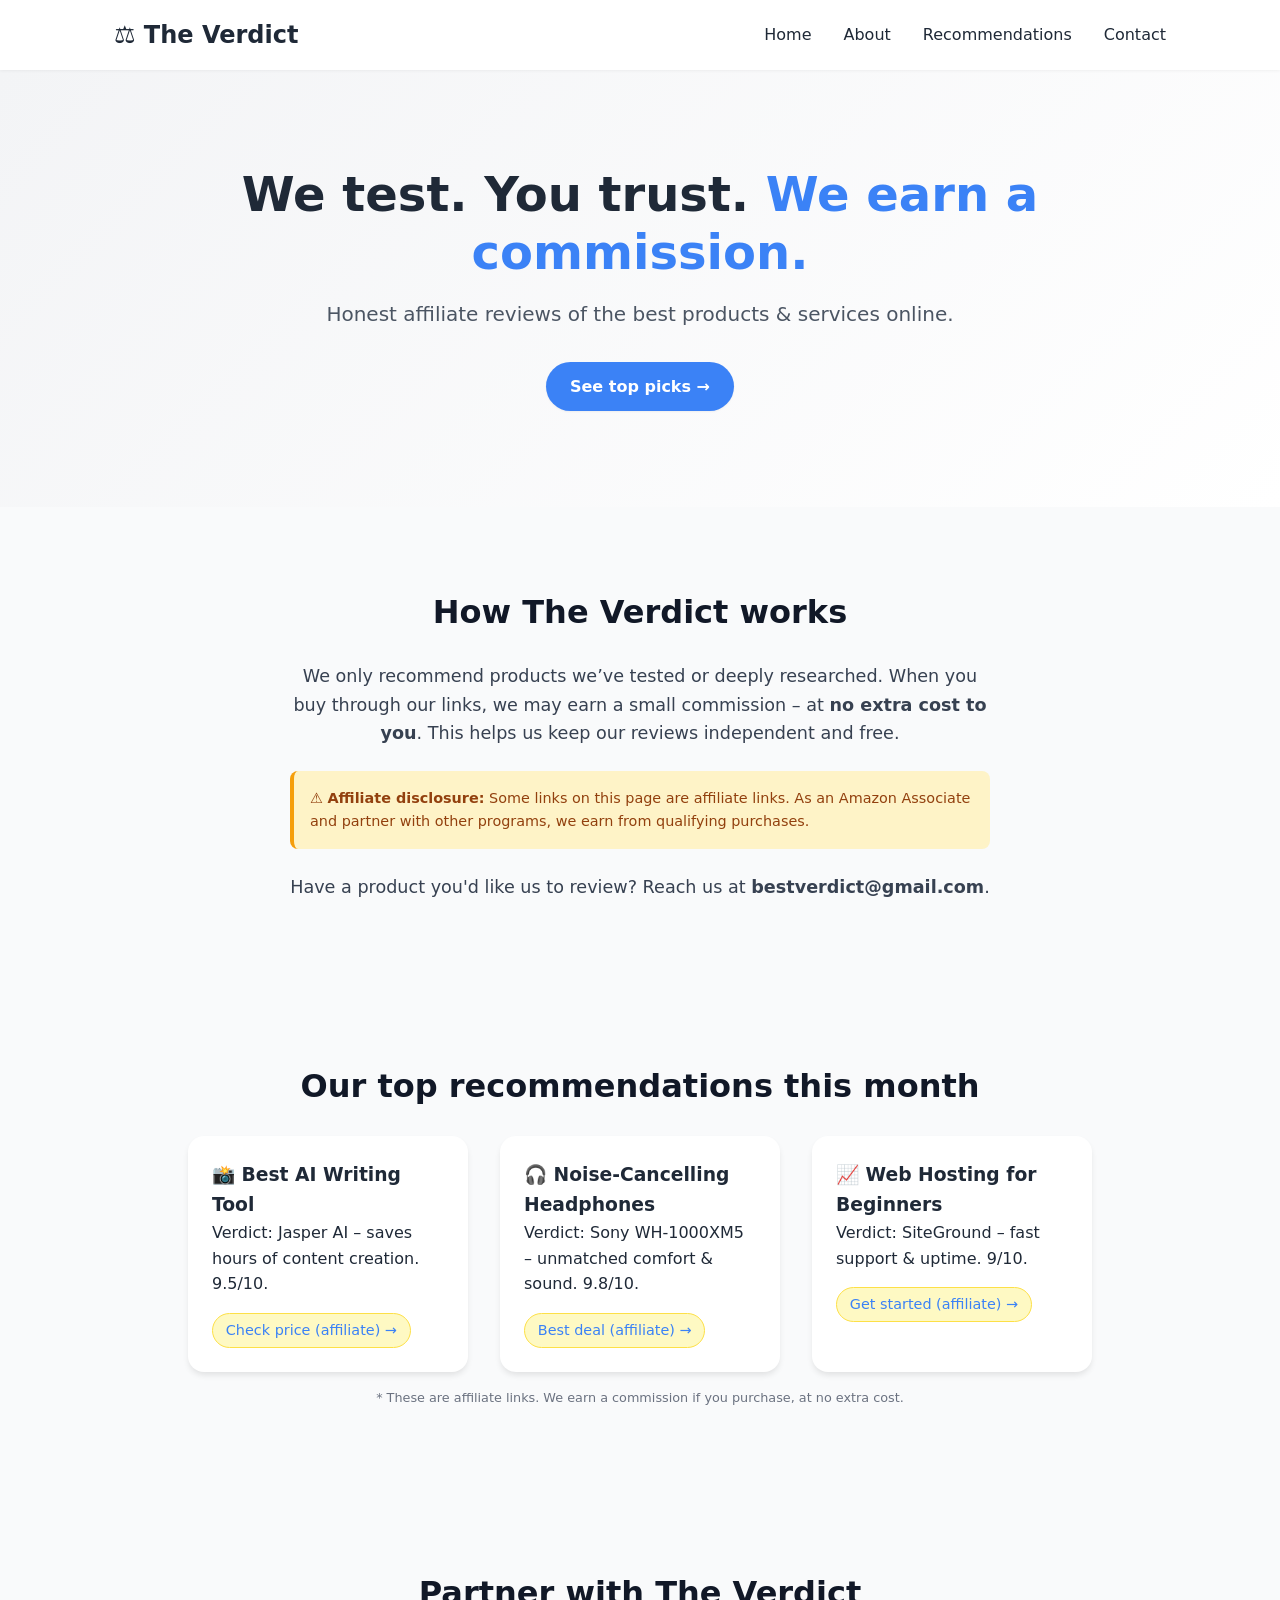
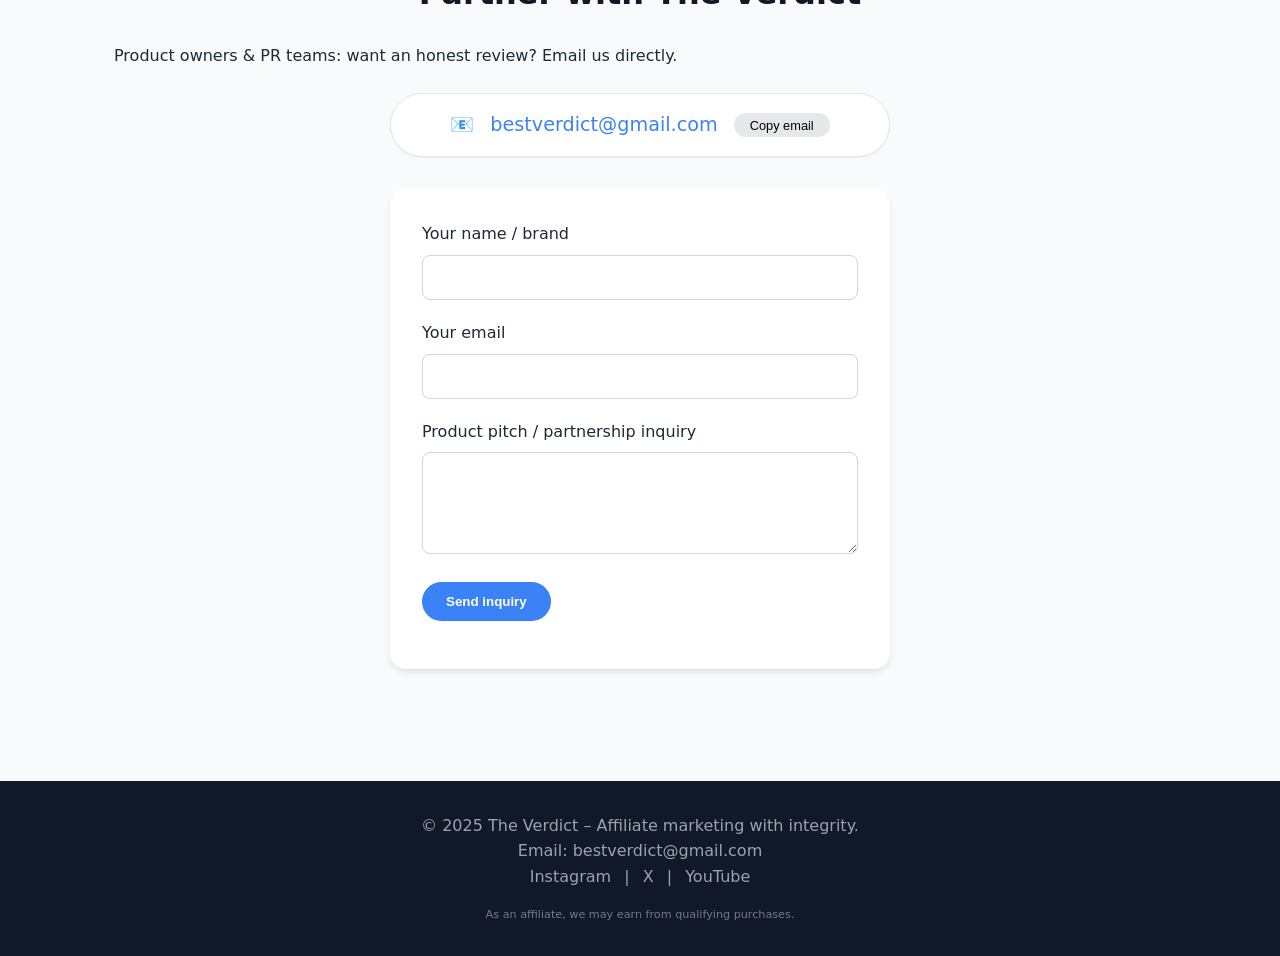
==== index.html @ da7e5a3a "Add files via upload" ====
<!DOCTYPE html>
<html lang="en">
<head>
  <meta charset="UTF-8">
  <meta name="viewport" content="width=device-width, initial-scale=1.0, viewport-fit=cover">
  <title>The Verdict – Honest Affiliate Recommendations</title>
  <meta name="description" content="The Verdict helps you buy better. Unbiased affiliate reviews of software, gear, and online tools.">
  <link rel="stylesheet" href="style.css">
  <script defer src="script.js"></script>
</head>
<body>
  <header class="site-header">
    <div class="container header-container">
      <div class="logo">⚖️ The Verdict</div>
      <nav>
        <ul class="nav-links">
          <li><a href="#home">Home</a></li>
          <li><a href="#about">About</a></li>
          <li><a href="#recommendations">Recommendations</a></li>
          <li><a href="#contact">Contact</a></li>
        </ul>
        <button class="mobile-menu-btn" id="mobileMenuBtn">☰</button>
      </nav>
    </div>
  </header>

  <main>
    <!-- Hero section -->
    <section id="home" class="hero">
      <div class="container hero-content">
        <h1>We test. You trust. <span class="highlight">We earn a commission.</span></h1>
        <p class="tagline">Honest affiliate reviews of the best products & services online.</p>
        <a href="#recommendations" class="btn btn-primary">See top picks →</a>
      </div>
    </section>

    <!-- About + Affiliate Disclosure -->
    <section id="about" class="about">
      <div class="container">
        <h2>How The Verdict works</h2>
        <div class="about-text">
          <p>We only recommend products we’ve tested or deeply researched. When you buy through our links, we may earn a small commission – at <strong>no extra cost to you</strong>. This helps us keep our reviews independent and free.</p>
          <div class="disclosure-box">
            ⚠️ <strong>Affiliate disclosure:</strong> Some links on this page are affiliate links. As an Amazon Associate and partner with other programs, we earn from qualifying purchases.
          </div>
          <p>Have a product you'd like us to review? Reach us at <strong>bestverdict@gmail.com</strong>.</p>
        </div>
      </div>
    </section>

    <!-- Affiliate Recommendations -->
    <section id="recommendations" class="projects">
      <div class="container">
        <h2>Our top recommendations this month</h2>
        <div class="project-grid">
          <div class="project-card">
            <h3>📸 Best AI Writing Tool</h3>
            <p>Verdict: Jasper AI – saves hours of content creation. 9.5/10.</p>
            <a href="#" class="project-link affiliate-link" data-product="Jasper AI">Check price (affiliate) →</a>
          </div>
          <div class="project-card">
            <h3>🎧 Noise‑Cancelling Headphones</h3>
            <p>Verdict: Sony WH-1000XM5 – unmatched comfort & sound. 9.8/10.</p>
            <a href="#" class="project-link affiliate-link" data-product="Sony headphones">Best deal (affiliate) →</a>
          </div>
          <div class="project-card">
            <h3>📈 Web Hosting for Beginners</h3>
            <p>Verdict: SiteGround – fast support & uptime. 9/10.</p>
            <a href="#" class="project-link affiliate-link" data-product="SiteGround">Get started (affiliate) →</a>
          </div>
        </div>
        <p class="affiliate-note">* These are affiliate links. We earn a commission if you purchase, at no extra cost.</p>
      </div>
    </section>

    <!-- Contact / Partnership -->
    <section id="contact" class="contact">
      <div class="container">
        <h2>Partner with The Verdict</h2>
        <p>Product owners & PR teams: want an honest review? Email us directly.</p>
        <div class="contact-email-box">
          📧 <a href="mailto:bestverdict@gmail.com">bestverdict@gmail.com</a>
          <button id="copyEmailBtn" class="copy-btn">Copy email</button>
        </div>
        <form id="contactForm" class="contact-form">
          <div class="form-group">
            <label for="name">Your name / brand</label>
            <input type="text" id="name" name="name" required>
          </div>
          <div class="form-group">
            <label for="email">Your email</label>
            <input type="email" id="email" name="email" required>
          </div>
          <div class="form-group">
            <label for="message">Product pitch / partnership inquiry</label>
            <textarea id="message" name="message" rows="4" required></textarea>
          </div>
          <button type="submit" class="btn btn-primary">Send inquiry</button>
          <p id="formFeedback" class="form-feedback"></p>
        </form>
      </div>
    </section>
  </main>

  <footer class="site-footer">
    <div class="container">
      <p>© 2025 The Verdict – Affiliate marketing with integrity.</p>
      <p>Email: <a href="mailto:bestverdict@gmail.com" class="footer-email">bestverdict@gmail.com</a></p>
      <div class="social-links">
        <a href="#">Instagram</a> | <a href="#">X</a> | <a href="#">YouTube</a>
      </div>
      <p class="footer-disclosure">As an affiliate, we may earn from qualifying purchases.</p>
    </div>
  </footer>
</body>
</html>
---- style.css ----
* {
  margin: 0;
  padding: 0;
  box-sizing: border-box;
}

body {
  font-family: system-ui, -apple-system, 'Segoe UI', Roboto, Helvetica, Arial, sans-serif;
  line-height: 1.6;
  color: #1f2937;
  background-color: #f9fafb;
}

.container {
  max-width: 1100px;
  margin: 0 auto;
  padding: 0 1.5rem;
}

h1 {
  font-size: 3rem;
  line-height: 1.2;
  margin-bottom: 1rem;
}

h2 {
  font-size: 2rem;
  margin-bottom: 1.5rem;
  text-align: center;
  color: #111827;
}

.highlight {
  color: #3b82f6;
}

.tagline {
  font-size: 1.25rem;
  margin-bottom: 2rem;
  color: #4b5563;
}

.site-header {
  background: white;
  box-shadow: 0 1px 3px rgba(0,0,0,0.05);
  position: sticky;
  top: 0;
  z-index: 100;
}

.header-container {
  display: flex;
  justify-content: space-between;
  align-items: center;
  padding: 1rem 1.5rem;
}

.logo {
  font-size: 1.5rem;
  font-weight: bold;
}

.nav-links {
  display: flex;
  gap: 2rem;
  list-style: none;
}

.nav-links a {
  text-decoration: none;
  color: #1f2937;
  font-weight: 500;
  transition: color 0.2s;
}

.nav-links a:hover {
  color: #3b82f6;
}

.mobile-menu-btn {
  display: none;
  background: none;
  border: none;
  font-size: 1.75rem;
  cursor: pointer;
}

.btn {
  display: inline-block;
  background: white;
  color: #1f2937;
  padding: 0.75rem 1.5rem;
  border-radius: 9999px;
  text-decoration: none;
  font-weight: 600;
  transition: all 0.2s;
  border: 1px solid #e5e7eb;
}

.btn-primary {
  background: #3b82f6;
  color: white;
  border: none;
  box-shadow: 0 1px 2px rgba(0,0,0,0.05);
}

.btn-primary:hover {
  background: #2563eb;
  transform: translateY(-2px);
}

section {
  padding: 5rem 0;
}

.hero {
  background: linear-gradient(135deg, #f3f4f6 0%, #ffffff 100%);
  text-align: center;
  padding: 6rem 0;
}

.about-text {
  max-width: 700px;
  margin: 0 auto;
  text-align: center;
  font-size: 1.1rem;
  color: #374151;
}

.disclosure-box {
  background: #fef3c7;
  border-left: 4px solid #f59e0b;
  padding: 1rem;
  margin: 1.5rem 0;
  border-radius: 0.5rem;
  font-size: 0.9rem;
  text-align: left;
  color: #92400e;
}

.project-grid {
  display: flex;
  gap: 2rem;
  flex-wrap: wrap;
  justify-content: center;
  margin-bottom: 1rem;
}

.project-card {
  background: white;
  border-radius: 1rem;
  padding: 1.5rem;
  width: 280px;
  box-shadow: 0 4px 6px -1px rgba(0,0,0,0.1);
  transition: transform 0.2s, box-shadow 0.2s;
}

.project-card:hover {
  transform: translateY(-5px);
  box-shadow: 0 10px 25px -5px rgba(0,0,0,0.1);
}

.project-link {
  color: #3b82f6;
  text-decoration: none;
  font-weight: 500;
  margin-top: 1rem;
  display: inline-block;
}

.affiliate-link {
  background: #fef9c3;
  padding: 0.3rem 0.8rem;
  border-radius: 9999px;
  font-size: 0.9rem;
  border: 1px solid #fde047;
}

.affiliate-note {
  text-align: center;
  font-size: 0.8rem;
  color: #6b7280;
  margin-top: 1rem;
}

.contact-email-box {
  background: white;
  max-width: 500px;
  margin: 1.5rem auto;
  padding: 1rem;
  border-radius: 9999px;
  text-align: center;
  font-size: 1.2rem;
  box-shadow: 0 1px 2px rgba(0,0,0,0.05);
  border: 1px solid #e5e7eb;
  display: flex;
  justify-content: center;
  align-items: center;
  gap: 1rem;
  flex-wrap: wrap;
}

.contact-email-box a {
  color: #3b82f6;
  text-decoration: none;
  font-weight: 500;
}

.copy-btn {
  background: #e5e7eb;
  border: none;
  border-radius: 9999px;
  padding: 0.3rem 1rem;
  font-size: 0.8rem;
  cursor: pointer;
  transition: background 0.2s;
}

.copy-btn:hover {
  background: #d1d5db;
}

.contact-form {
  max-width: 500px;
  margin: 2rem auto 0;
  background: white;
  padding: 2rem;
  border-radius: 1rem;
  box-shadow: 0 4px 6px -1px rgba(0,0,0,0.1);
}

.form-group {
  margin-bottom: 1.25rem;
}

label {
  display: block;
  font-weight: 500;
  margin-bottom: 0.5rem;
}

input, textarea {
  width: 100%;
  padding: 0.75rem;
  border: 1px solid #d1d5db;
  border-radius: 0.5rem;
  font-family: inherit;
  font-size: 1rem;
}

input:focus, textarea:focus {
  outline: none;
  border-color: #3b82f6;
}

.form-feedback {
  margin-top: 1rem;
  text-align: center;
  font-weight: 500;
}

.site-footer {
  background: #111827;
  color: #9ca3af;
  text-align: center;
  padding: 2rem 0;
  margin-top: 2rem;
}

.footer-email {
  color: #9ca3af;
  text-decoration: none;
}

.footer-email:hover {
  color: white;
}

.social-links a {
  color: #9ca3af;
  text-decoration: none;
  margin: 0 0.5rem;
}

.social-links a:hover {
  color: white;
}

.footer-disclosure {
  font-size: 0.7rem;
  margin-top: 1rem;
  opacity: 0.7;
}

@media (max-width: 768px) {
  .nav-links {
    display: none;
    flex-direction: column;
    gap: 1rem;
    background: white;
    position: absolute;
    top: 70px;
    left: 0;
    right: 0;
    padding: 1.5rem;
    box-shadow: 0 10px 15px -3px rgba(0,0,0,0.1);
  }

  .nav-links.show {
    display: flex;
  }

  .mobile-menu-btn {
    display: block;
  }

  h1 {
    font-size: 2.25rem;
  }

  .hero {
    padding: 4rem 0;
  }

  section {
    padding: 3rem 0;
  }
}
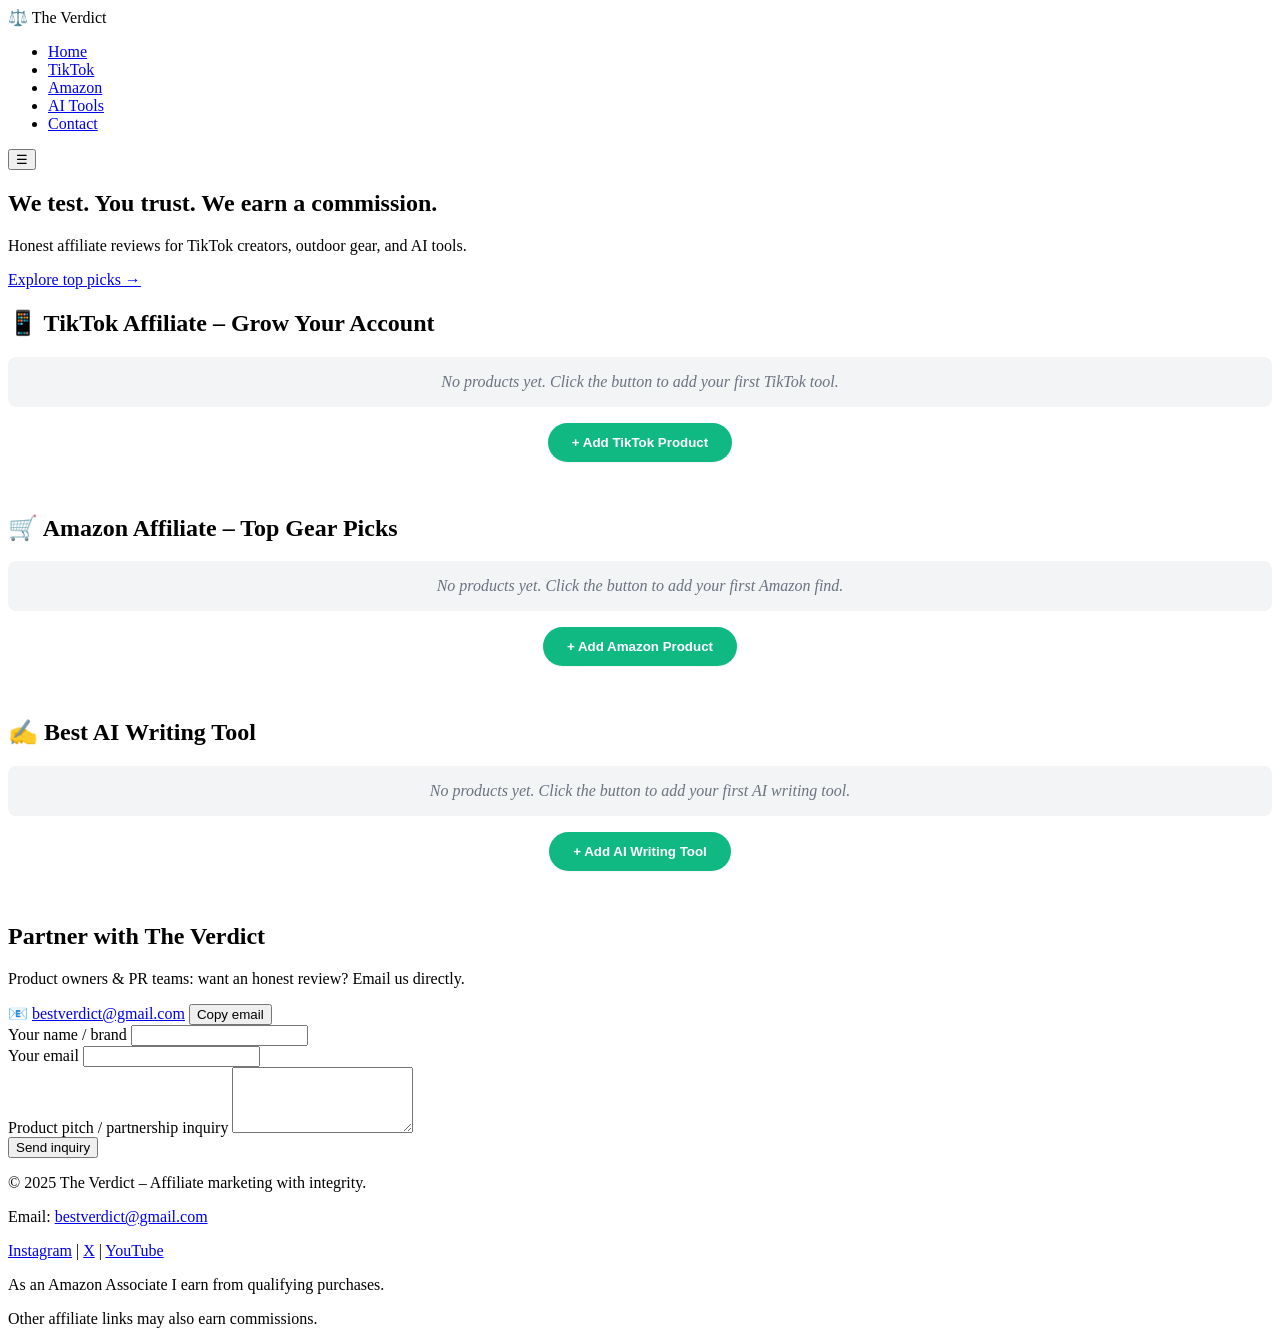
==== commit bfd69656: "Add files via upload" ====
--- a/index.html
+++ b/index.html
@@ -3,8 +3,8 @@
 <head>
   <meta charset="UTF-8">
   <meta name="viewport" content="width=device-width, initial-scale=1.0, viewport-fit=cover">
-  <title>The Verdict – Honest Affiliate Recommendations</title>
-  <meta name="description" content="The Verdict helps you buy better. Unbiased affiliate reviews of software, gear, and online tools.">
+  <title>The Verdict – Affiliate Reviews</title>
+  <meta name="description" content="The Verdict brings you honest reviews on TikTok tools, Amazon gear, and AI writing software.">
   <link rel="stylesheet" href="style.css">
   <script defer src="script.js"></script>
 </head>
@@ -15,8 +15,9 @@
       <nav>
         <ul class="nav-links">
           <li><a href="#home">Home</a></li>
-          <li><a href="#about">About</a></li>
-          <li><a href="#recommendations">Recommendations</a></li>
+          <li><a href="#tiktok">TikTok</a></li>
+          <li><a href="#amazon">Amazon</a></li>
+          <li><a href="#ai">AI Tools</a></li>
           <li><a href="#contact">Contact</a></li>
         </ul>
         <button class="mobile-menu-btn" id="mobileMenuBtn">☰</button>
@@ -29,51 +30,48 @@
     <section id="home" class="hero">
       <div class="container hero-content">
         <h1>We test. You trust. <span class="highlight">We earn a commission.</span></h1>
-        <p class="tagline">Honest affiliate reviews of the best products & services online.</p>
-        <a href="#recommendations" class="btn btn-primary">See top picks →</a>
+        <p class="tagline">Honest affiliate reviews for TikTok creators, outdoor gear, and AI tools.</p>
+        <a href="#tiktok" class="btn btn-primary">Explore top picks →</a>
       </div>
     </section>
 
-    <!-- About + Affiliate Disclosure -->
-    <section id="about" class="about">
+    <!-- TikTok Affiliate Section -->
+    <section id="tiktok" class="recommendations">
       <div class="container">
-        <h2>How The Verdict works</h2>
-        <div class="about-text">
-          <p>We only recommend products we’ve tested or deeply researched. When you buy through our links, we may earn a small commission – at <strong>no extra cost to you</strong>. This helps us keep our reviews independent and free.</p>
-          <div class="disclosure-box">
-            ⚠️ <strong>Affiliate disclosure:</strong> Some links on this page are affiliate links. As an Amazon Associate and partner with other programs, we earn from qualifying purchases.
-          </div>
-          <p>Have a product you'd like us to review? Reach us at <strong>bestverdict@gmail.com</strong>.</p>
+        <h2>📱 TikTok Affiliate – Grow Your Account</h2>
+        <p class="coming-soon">No products yet. Click the button to add your first TikTok tool.</p>
+        <div class="add-product-container">
+          <button class="btn btn-secondary add-product-btn" data-section="tiktok">+ Add TikTok Product</button>
         </div>
+        <div class="product-grid" id="tiktokProductGrid"></div>
       </div>
     </section>
 
-    <!-- Affiliate Recommendations -->
-    <section id="recommendations" class="projects">
+    <!-- Amazon Affiliate Section -->
+    <section id="amazon" class="recommendations">
       <div class="container">
-        <h2>Our top recommendations this month</h2>
-        <div class="project-grid">
-          <div class="project-card">
-            <h3>📸 Best AI Writing Tool</h3>
-            <p>Verdict: Jasper AI – saves hours of content creation. 9.5/10.</p>
-            <a href="#" class="project-link affiliate-link" data-product="Jasper AI">Check price (affiliate) →</a>
-          </div>
-          <div class="project-card">
-            <h3>🎧 Noise‑Cancelling Headphones</h3>
-            <p>Verdict: Sony WH-1000XM5 – unmatched comfort & sound. 9.8/10.</p>
-            <a href="#" class="project-link affiliate-link" data-product="Sony headphones">Best deal (affiliate) →</a>
-          </div>
-          <div class="project-card">
-            <h3>📈 Web Hosting for Beginners</h3>
-            <p>Verdict: SiteGround – fast support & uptime. 9/10.</p>
-            <a href="#" class="project-link affiliate-link" data-product="SiteGround">Get started (affiliate) →</a>
-          </div>
+        <h2>🛒 Amazon Affiliate – Top Gear Picks</h2>
+        <p class="coming-soon">No products yet. Click the button to add your first Amazon find.</p>
+        <div class="add-product-container">
+          <button class="btn btn-secondary add-product-btn" data-section="amazon">+ Add Amazon Product</button>
         </div>
-        <p class="affiliate-note">* These are affiliate links. We earn a commission if you purchase, at no extra cost.</p>
+        <div class="product-grid" id="amazonProductGrid"></div>
       </div>
     </section>
 
-    <!-- Contact / Partnership -->
+    <!-- Best AI Writing Tool Section -->
+    <section id="ai" class="recommendations">
+      <div class="container">
+        <h2>✍️ Best AI Writing Tool</h2>
+        <p class="coming-soon">No products yet. Click the button to add your first AI writing tool.</p>
+        <div class="add-product-container">
+          <button class="btn btn-secondary add-product-btn" data-section="ai">+ Add AI Writing Tool</button>
+        </div>
+        <div class="product-grid" id="aiProductGrid"></div>
+      </div>
+    </section>
+
+    <!-- Contact Section -->
     <section id="contact" class="contact">
       <div class="container">
         <h2>Partner with The Verdict</h2>
@@ -109,7 +107,8 @@
       <div class="social-links">
         <a href="#">Instagram</a> | <a href="#">X</a> | <a href="#">YouTube</a>
       </div>
-      <p class="footer-disclosure">As an affiliate, we may earn from qualifying purchases.</p>
+      <p class="footer-disclosure">As an Amazon Associate I earn from qualifying purchases.</p>
+      <p class="footer-disclosure">Other affiliate links may also earn commissions.</p>
     </div>
   </footer>
 </body>
--- a/style.css
+++ b/style.css
@@ -1,328 +1,41 @@
-* {
-  margin: 0;
-  padding: 0;
-  box-sizing: border-box;
-}
-
-body {
-  font-family: system-ui, -apple-system, 'Segoe UI', Roboto, Helvetica, Arial, sans-serif;
-  line-height: 1.6;
-  color: #1f2937;
-  background-color: #f9fafb;
-}
-
-.container {
-  max-width: 1100px;
-  margin: 0 auto;
-  padding: 0 1.5rem;
-}
-
-h1 {
-  font-size: 3rem;
-  line-height: 1.2;
-  margin-bottom: 1rem;
-}
-
-h2 {
-  font-size: 2rem;
-  margin-bottom: 1.5rem;
-  text-align: center;
-  color: #111827;
-}
-
-.highlight {
-  color: #3b82f6;
-}
-
-.tagline {
-  font-size: 1.25rem;
-  margin-bottom: 2rem;
-  color: #4b5563;
-}
-
-.site-header {
-  background: white;
-  box-shadow: 0 1px 3px rgba(0,0,0,0.05);
-  position: sticky;
-  top: 0;
-  z-index: 100;
-}
-
-.header-container {
-  display: flex;
-  justify-content: space-between;
-  align-items: center;
-  padding: 1rem 1.5rem;
-}
-
-.logo {
-  font-size: 1.5rem;
-  font-weight: bold;
-}
-
-.nav-links {
-  display: flex;
-  gap: 2rem;
-  list-style: none;
-}
-
-.nav-links a {
-  text-decoration: none;
-  color: #1f2937;
-  font-weight: 500;
-  transition: color 0.2s;
-}
-
-.nav-links a:hover {
-  color: #3b82f6;
-}
-
-.mobile-menu-btn {
-  display: none;
-  background: none;
-  border: none;
-  font-size: 1.75rem;
-  cursor: pointer;
-}
-
-.btn {
-  display: inline-block;
-  background: white;
-  color: #1f2937;
-  padding: 0.75rem 1.5rem;
-  border-radius: 9999px;
-  text-decoration: none;
-  font-weight: 600;
-  transition: all 0.2s;
-  border: 1px solid #e5e7eb;
-}
-
-.btn-primary {
-  background: #3b82f6;
-  color: white;
-  border: none;
-  box-shadow: 0 1px 2px rgba(0,0,0,0.05);
-}
-
-.btn-primary:hover {
-  background: #2563eb;
-  transform: translateY(-2px);
-}
-
-section {
-  padding: 5rem 0;
-}
-
-.hero {
-  background: linear-gradient(135deg, #f3f4f6 0%, #ffffff 100%);
-  text-align: center;
-  padding: 6rem 0;
-}
-
-.about-text {
-  max-width: 700px;
-  margin: 0 auto;
-  text-align: center;
-  font-size: 1.1rem;
-  color: #374151;
-}
-
-.disclosure-box {
-  background: #fef3c7;
-  border-left: 4px solid #f59e0b;
-  padding: 1rem;
-  margin: 1.5rem 0;
-  border-radius: 0.5rem;
-  font-size: 0.9rem;
-  text-align: left;
-  color: #92400e;
-}
-
-.project-grid {
+/* Product grid - reusable */
+.product-grid {
   display: flex;
   gap: 2rem;
   flex-wrap: wrap;
   justify-content: center;
-  margin-bottom: 1rem;
-}
-
-.project-card {
-  background: white;
-  border-radius: 1rem;
-  padding: 1.5rem;
-  width: 280px;
-  box-shadow: 0 4px 6px -1px rgba(0,0,0,0.1);
-  transition: transform 0.2s, box-shadow 0.2s;
-}
-
-.project-card:hover {
-  transform: translateY(-5px);
-  box-shadow: 0 10px 25px -5px rgba(0,0,0,0.1);
-}
-
-.project-link {
-  color: #3b82f6;
-  text-decoration: none;
-  font-weight: 500;
-  margin-top: 1rem;
-  display: inline-block;
-}
-
-.affiliate-link {
-  background: #fef9c3;
-  padding: 0.3rem 0.8rem;
-  border-radius: 9999px;
-  font-size: 0.9rem;
-  border: 1px solid #fde047;
-}
-
-.affiliate-note {
-  text-align: center;
-  font-size: 0.8rem;
-  color: #6b7280;
-  margin-top: 1rem;
-}
-
-.contact-email-box {
-  background: white;
-  max-width: 500px;
-  margin: 1.5rem auto;
-  padding: 1rem;
-  border-radius: 9999px;
-  text-align: center;
-  font-size: 1.2rem;
-  box-shadow: 0 1px 2px rgba(0,0,0,0.05);
-  border: 1px solid #e5e7eb;
-  display: flex;
-  justify-content: center;
-  align-items: center;
-  gap: 1rem;
-  flex-wrap: wrap;
-}
-
-.contact-email-box a {
-  color: #3b82f6;
-  text-decoration: none;
-  font-weight: 500;
-}
-
-.copy-btn {
-  background: #e5e7eb;
-  border: none;
-  border-radius: 9999px;
-  padding: 0.3rem 1rem;
-  font-size: 0.8rem;
-  cursor: pointer;
-  transition: background 0.2s;
-}
-
-.copy-btn:hover {
-  background: #d1d5db;
-}
-
-.contact-form {
-  max-width: 500px;
-  margin: 2rem auto 0;
-  background: white;
-  padding: 2rem;
-  border-radius: 1rem;
-  box-shadow: 0 4px 6px -1px rgba(0,0,0,0.1);
-}
-
-.form-group {
-  margin-bottom: 1.25rem;
-}
-
-label {
-  display: block;
-  font-weight: 500;
-  margin-bottom: 0.5rem;
-}
-
-input, textarea {
-  width: 100%;
-  padding: 0.75rem;
-  border: 1px solid #d1d5db;
-  border-radius: 0.5rem;
-  font-family: inherit;
-  font-size: 1rem;
-}
-
-input:focus, textarea:focus {
-  outline: none;
-  border-color: #3b82f6;
-}
-
-.form-feedback {
-  margin-top: 1rem;
-  text-align: center;
-  font-weight: 500;
-}
-
-.site-footer {
-  background: #111827;
-  color: #9ca3af;
-  text-align: center;
-  padding: 2rem 0;
   margin-top: 2rem;
 }
 
-.footer-email {
-  color: #9ca3af;
-  text-decoration: none;
+/* Secondary button */
+.btn-secondary {
+  background: #10b981;
+  color: white;
+  border: none;
+  box-shadow: 0 1px 2px rgba(0,0,0,0.05);
+  padding: 0.75rem 1.5rem;
+  border-radius: 9999px;
+  font-weight: 600;
+  cursor: pointer;
+  transition: all 0.2s;
 }
 
-.footer-email:hover {
-  color: white;
+.btn-secondary:hover {
+  background: #059669;
+  transform: translateY(-2px);
 }
 
-.social-links a {
-  color: #9ca3af;
-  text-decoration: none;
-  margin: 0 0.5rem;
+.add-product-container {
+  text-align: center;
+  margin: 1rem 0;
 }
 
-.social-links a:hover {
-  color: white;
-}
-
-.footer-disclosure {
-  font-size: 0.7rem;
-  margin-top: 1rem;
-  opacity: 0.7;
-}
-
-@media (max-width: 768px) {
-  .nav-links {
-    display: none;
-    flex-direction: column;
-    gap: 1rem;
-    background: white;
-    position: absolute;
-    top: 70px;
-    left: 0;
-    right: 0;
-    padding: 1.5rem;
-    box-shadow: 0 10px 15px -3px rgba(0,0,0,0.1);
-  }
-
-  .nav-links.show {
-    display: flex;
-  }
-
-  .mobile-menu-btn {
-    display: block;
-  }
-
-  h1 {
-    font-size: 2.25rem;
-  }
-
-  .hero {
-    padding: 4rem 0;
-  }
-
-  section {
-    padding: 3rem 0;
-  }
+.coming-soon {
+  text-align: center;
+  color: #6b7280;
+  font-style: italic;
+  margin: 1rem 0;
+  padding: 1rem;
+  background: #f3f4f6;
+  border-radius: 0.5rem;
 }
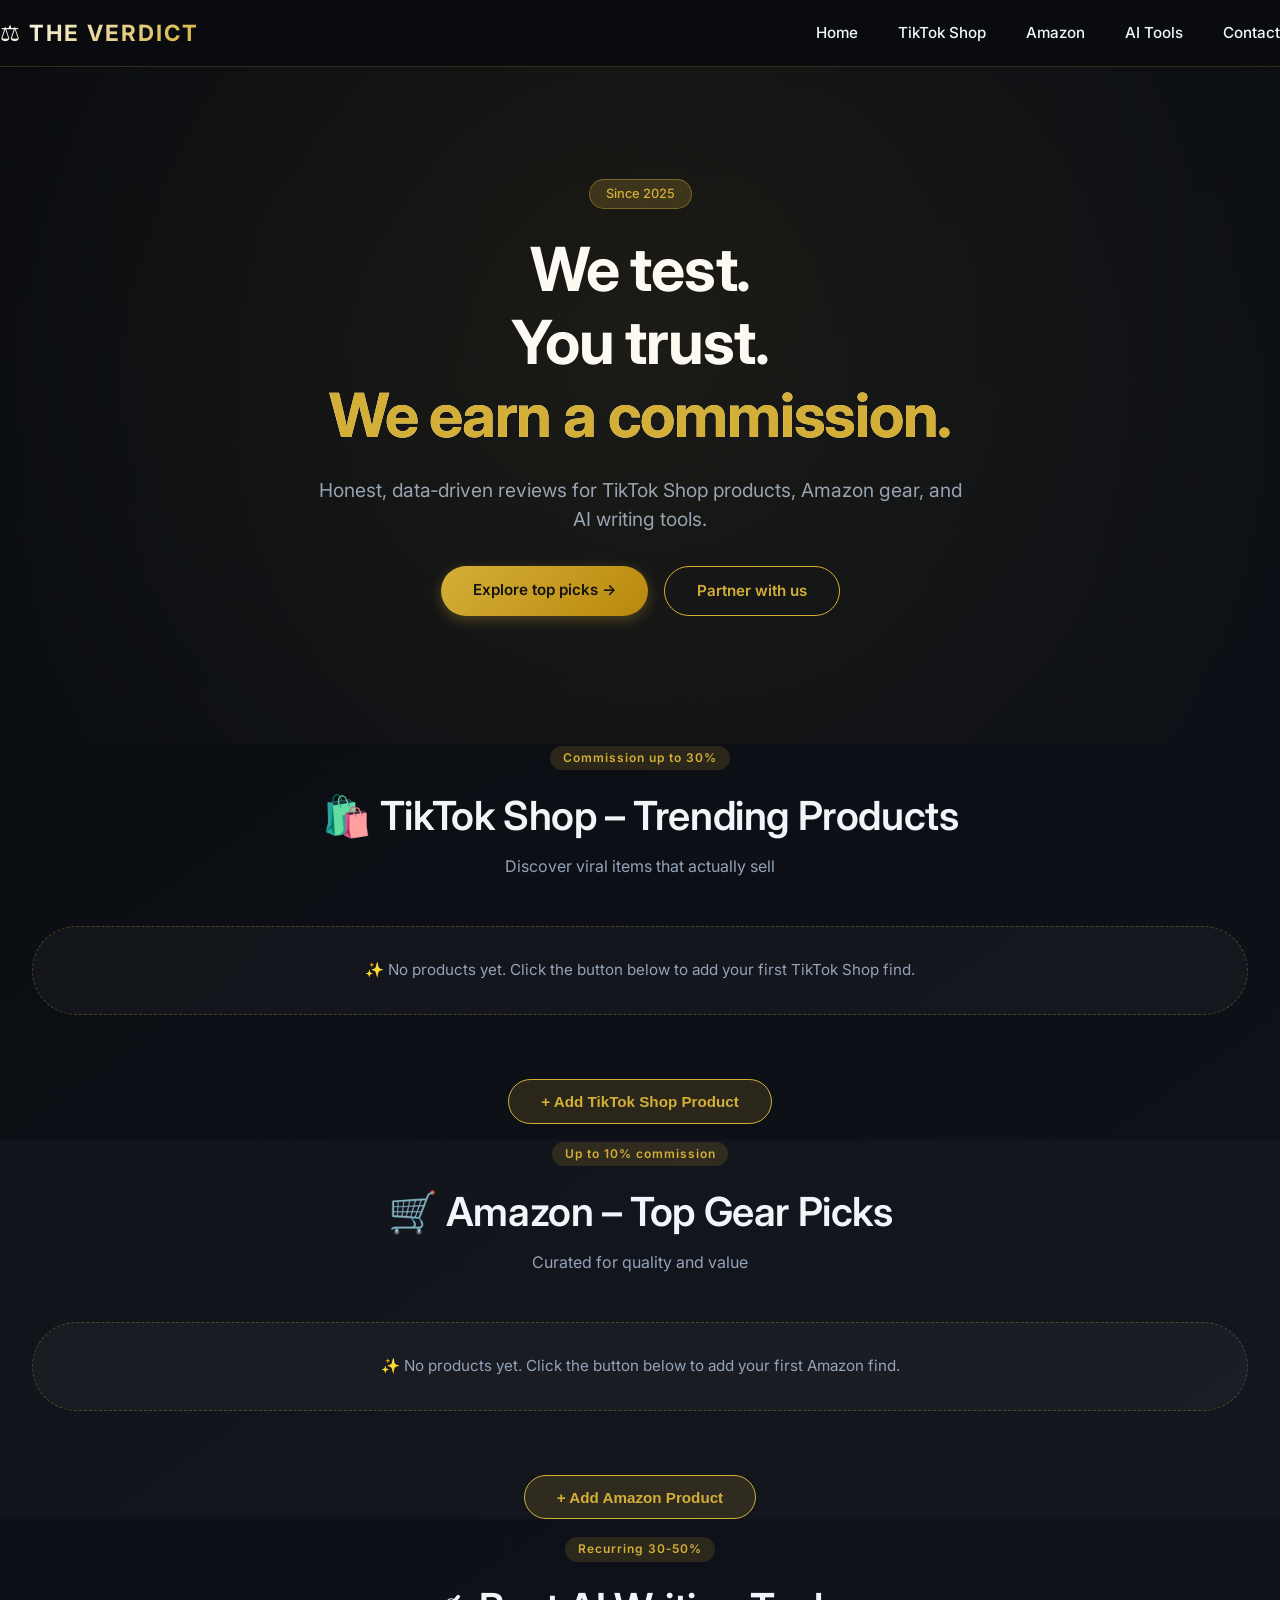
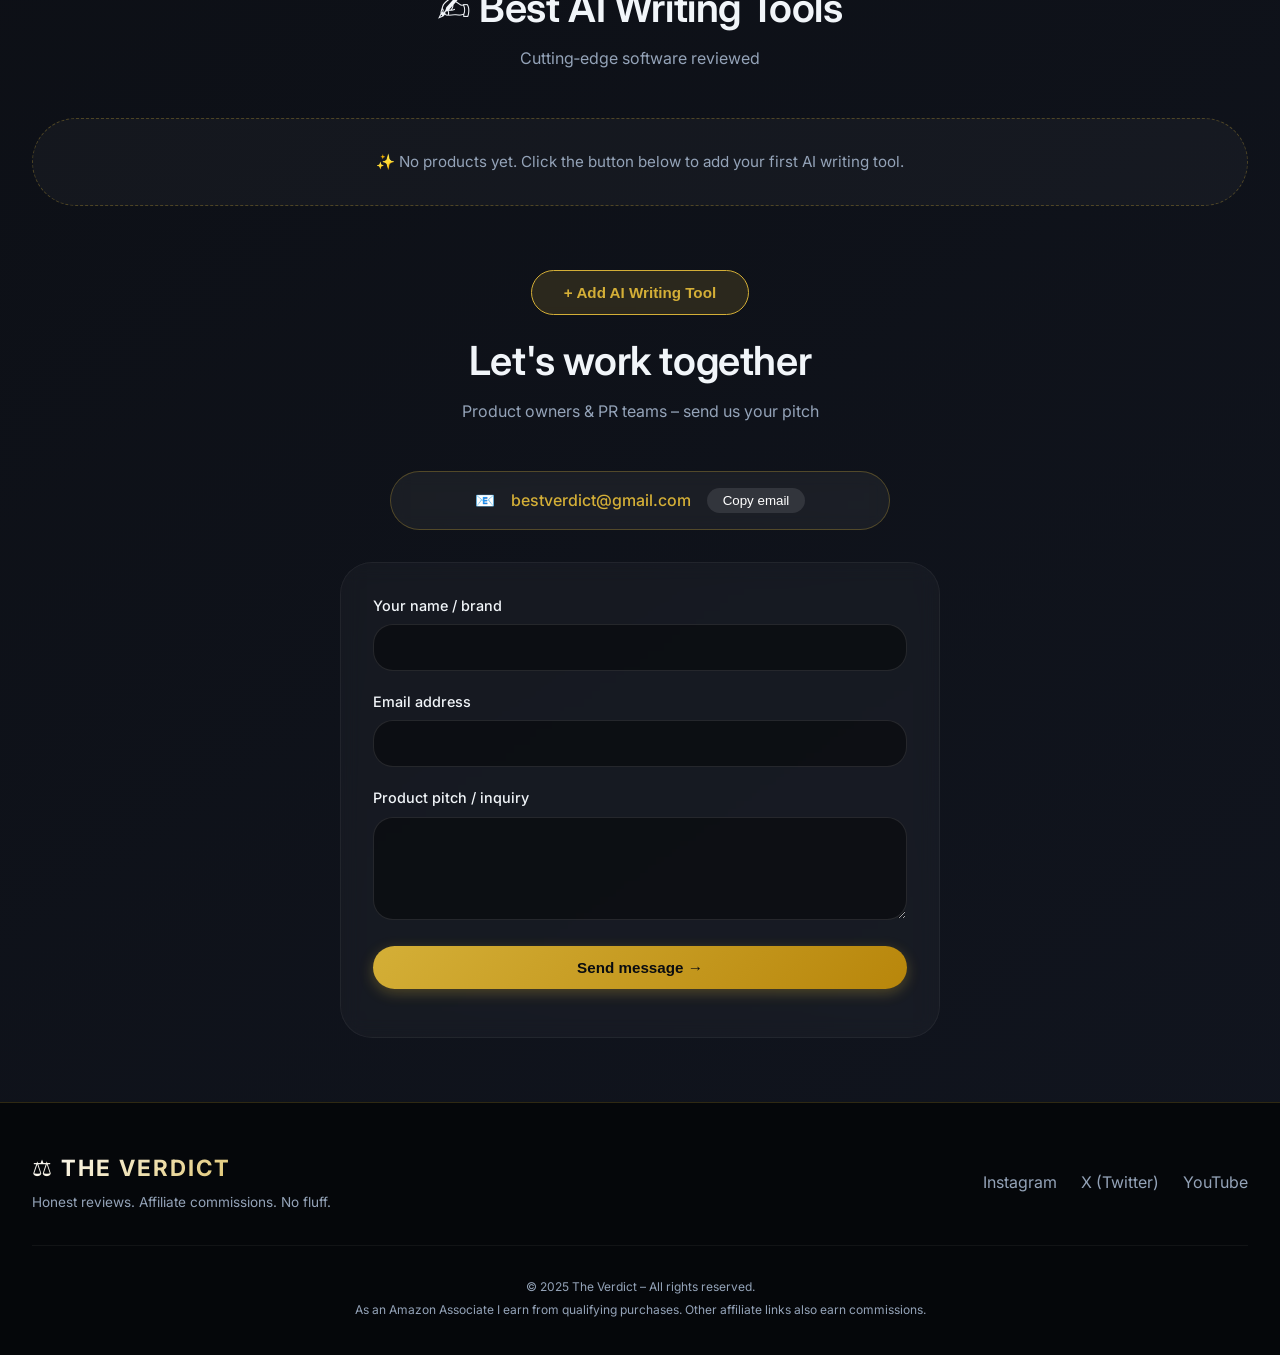
==== commit cb24140c: "Add files via upload" ====
--- a/index.html
+++ b/index.html
@@ -3,19 +3,20 @@
 <head>
   <meta charset="UTF-8">
   <meta name="viewport" content="width=device-width, initial-scale=1.0, viewport-fit=cover">
-  <title>The Verdict – Affiliate Reviews</title>
-  <meta name="description" content="The Verdict brings you honest reviews on TikTok tools, Amazon gear, and AI writing software.">
+  <title>The Verdict – Honest Affiliate Reviews</title>
+  <meta name="description" content="The Verdict delivers premium, unbiased reviews of TikTok Shop products, Amazon gear, and AI writing tools.">
   <link rel="stylesheet" href="style.css">
   <script defer src="script.js"></script>
+  <link href="https://fonts.googleapis.com/css2?family=Inter:opsz,wght@14..32,300;14..32,400;14..32,600;14..32,700&display=swap" rel="stylesheet">
 </head>
 <body>
   <header class="site-header">
     <div class="container header-container">
-      <div class="logo">⚖️ The Verdict</div>
+      <div class="logo">⚖️ THE VERDICT</div>
       <nav>
         <ul class="nav-links">
           <li><a href="#home">Home</a></li>
-          <li><a href="#tiktok">TikTok</a></li>
+          <li><a href="#tiktok">TikTok Shop</a></li>
           <li><a href="#amazon">Amazon</a></li>
           <li><a href="#ai">AI Tools</a></li>
           <li><a href="#contact">Contact</a></li>
@@ -29,53 +30,77 @@
     <!-- Hero section -->
     <section id="home" class="hero">
       <div class="container hero-content">
-        <h1>We test. You trust. <span class="highlight">We earn a commission.</span></h1>
-        <p class="tagline">Honest affiliate reviews for TikTok creators, outdoor gear, and AI tools.</p>
-        <a href="#tiktok" class="btn btn-primary">Explore top picks →</a>
+        <div class="hero-badge">Since 2025</div>
+        <h1>We test.<br>You trust.<br><span class="highlight">We earn a commission.</span></h1>
+        <p class="tagline">Honest, data‑driven reviews for TikTok Shop products, Amazon gear, and AI writing tools.</p>
+        <div class="hero-buttons">
+          <a href="#tiktok" class="btn btn-primary">Explore top picks →</a>
+          <a href="#contact" class="btn btn-outline">Partner with us</a>
+        </div>
       </div>
     </section>
 
-    <!-- TikTok Affiliate Section -->
+    <!-- TikTok Shop Section -->
     <section id="tiktok" class="recommendations">
       <div class="container">
-        <h2>📱 TikTok Affiliate – Grow Your Account</h2>
-        <p class="coming-soon">No products yet. Click the button to add your first TikTok tool.</p>
-        <div class="add-product-container">
-          <button class="btn btn-secondary add-product-btn" data-section="tiktok">+ Add TikTok Product</button>
+        <div class="section-header">
+          <span class="section-tag">Commission up to 30%</span>
+          <h2>🛍️ TikTok Shop – Trending Products</h2>
+          <p class="section-subtitle">Discover viral items that actually sell</p>
+        </div>
+        <div class="coming-soon" id="tiktokComingSoon">
+          <p>✨ No products yet. Click the button below to add your first TikTok Shop find.</p>
         </div>
         <div class="product-grid" id="tiktokProductGrid"></div>
+        <div class="add-product-container">
+          <button class="btn btn-secondary add-product-btn" data-section="tiktok">+ Add TikTok Shop Product</button>
+        </div>
       </div>
     </section>
 
     <!-- Amazon Affiliate Section -->
-    <section id="amazon" class="recommendations">
+    <section id="amazon" class="recommendations alt-bg">
       <div class="container">
-        <h2>🛒 Amazon Affiliate – Top Gear Picks</h2>
-        <p class="coming-soon">No products yet. Click the button to add your first Amazon find.</p>
+        <div class="section-header">
+          <span class="section-tag">Up to 10% commission</span>
+          <h2>🛒 Amazon – Top Gear Picks</h2>
+          <p class="section-subtitle">Curated for quality and value</p>
+        </div>
+        <div class="coming-soon" id="amazonComingSoon">
+          <p>✨ No products yet. Click the button below to add your first Amazon find.</p>
+        </div>
+        <div class="product-grid" id="amazonProductGrid"></div>
         <div class="add-product-container">
           <button class="btn btn-secondary add-product-btn" data-section="amazon">+ Add Amazon Product</button>
         </div>
-        <div class="product-grid" id="amazonProductGrid"></div>
       </div>
     </section>
 
     <!-- Best AI Writing Tool Section -->
     <section id="ai" class="recommendations">
       <div class="container">
-        <h2>✍️ Best AI Writing Tool</h2>
-        <p class="coming-soon">No products yet. Click the button to add your first AI writing tool.</p>
+        <div class="section-header">
+          <span class="section-tag">Recurring 30‑50%</span>
+          <h2>✍️ Best AI Writing Tools</h2>
+          <p class="section-subtitle">Cutting‑edge software reviewed</p>
+        </div>
+        <div class="coming-soon" id="aiComingSoon">
+          <p>✨ No products yet. Click the button below to add your first AI writing tool.</p>
+        </div>
+        <div class="product-grid" id="aiProductGrid"></div>
         <div class="add-product-container">
           <button class="btn btn-secondary add-product-btn" data-section="ai">+ Add AI Writing Tool</button>
         </div>
-        <div class="product-grid" id="aiProductGrid"></div>
       </div>
     </section>
 
     <!-- Contact Section -->
     <section id="contact" class="contact">
       <div class="container">
-        <h2>Partner with The Verdict</h2>
-        <p>Product owners & PR teams: want an honest review? Email us directly.</p>
+        <div class="section-header">
+          <h2>Let's work together</h2>
+          <p class="section-subtitle">Product owners & PR teams – send us your pitch</p>
+        </div>
         <div class="contact-email-box">
           📧 <a href="mailto:bestverdict@gmail.com">bestverdict@gmail.com</a>
           <button id="copyEmailBtn" class="copy-btn">Copy email</button>
@@ -86,14 +111,14 @@
             <input type="text" id="name" name="name" required>
           </div>
           <div class="form-group">
-            <label for="email">Your email</label>
+            <label for="email">Email address</label>
             <input type="email" id="email" name="email" required>
           </div>
           <div class="form-group">
-            <label for="message">Product pitch / partnership inquiry</label>
+            <label for="message">Product pitch / inquiry</label>
             <textarea id="message" name="message" rows="4" required></textarea>
           </div>
-          <button type="submit" class="btn btn-primary">Send inquiry</button>
+          <button type="submit" class="btn btn-primary btn-block">Send message →</button>
           <p id="formFeedback" class="form-feedback"></p>
         </form>
       </div>
@@ -102,13 +127,21 @@
 
   <footer class="site-footer">
     <div class="container">
-      <p>© 2025 The Verdict – Affiliate marketing with integrity.</p>
-      <p>Email: <a href="mailto:bestverdict@gmail.com" class="footer-email">bestverdict@gmail.com</a></p>
-      <div class="social-links">
-        <a href="#">Instagram</a> | <a href="#">X</a> | <a href="#">YouTube</a>
+      <div class="footer-content">
+        <div class="footer-brand">
+          <div class="logo">⚖️ THE VERDICT</div>
+          <p>Honest reviews. Affiliate commissions. No fluff.</p>
+        </div>
+        <div class="footer-links">
+          <a href="#">Instagram</a>
+          <a href="#">X (Twitter)</a>
+          <a href="#">YouTube</a>
+        </div>
       </div>
-      <p class="footer-disclosure">As an Amazon Associate I earn from qualifying purchases.</p>
-      <p class="footer-disclosure">Other affiliate links may also earn commissions.</p>
+      <div class="footer-bottom">
+        <p>© 2025 The Verdict – All rights reserved.</p>
+        <p class="footer-disclosure">As an Amazon Associate I earn from qualifying purchases. Other affiliate links also earn commissions.</p>
+      </div>
     </div>
   </footer>
 </body>
--- a/style.css
+++ b/style.css
@@ -1,41 +1,502 @@
-/* Product grid - reusable */
+:root {
+  --bg-dark: #0a0c10;
+  --bg-card: rgba(20, 24, 35, 0.7);
+  --gold: #d4af37;
+  --gold-light: #f5e7a7;
+  --accent: #3b82f6;
+  --text-light: #f1f5f9;
+  --text-muted: #94a3b8;
+  --border-glow: rgba(212, 175, 55, 0.3);
+  --shadow-sm: 0 10px 30px -15px rgba(0,0,0,0.5);
+  --shadow-hover: 0 20px 40px -12px rgba(212, 175, 55, 0.2);
+}
+
+* {
+  margin: 0;
+  padding: 0;
+  box-sizing: border-box;
+}
+
+body {
+  font-family: 'Inter', system-ui, -apple-system, sans-serif;
+  background: linear-gradient(145deg, #0a0c10 0%, #11151f 100%);
+  color: var(--text-light);
+  line-height: 1.5;
+  scroll-behavior: smooth;
+}
+
+.container {
+  max-width: 1280px;
+  margin: 0 auto;
+  padding: 0 2rem;
+}
+
+/* Typography */
+h1 {
+  font-size: 3.8rem;
+  font-weight: 700;
+  line-height: 1.2;
+  letter-spacing: -0.02em;
+  background: linear-gradient(135deg, #fff 60%, var(--gold) 100%);
+  background-clip: text;
+  -webkit-background-clip: text;
+  color: transparent;
+  margin-bottom: 1.5rem;
+}
+
+h2 {
+  font-size: 2.5rem;
+  font-weight: 600;
+  letter-spacing: -0.01em;
+  margin-bottom: 0.5rem;
+}
+
+.highlight {
+  color: var(--gold);
+  background: none;
+  background-clip: unset;
+  -webkit-background-clip: unset;
+  color: var(--gold);
+}
+
+/* Header */
+.site-header {
+  background: rgba(10, 12, 16, 0.9);
+  backdrop-filter: blur(12px);
+  border-bottom: 1px solid rgba(212, 175, 55, 0.2);
+  position: sticky;
+  top: 0;
+  z-index: 100;
+}
+
+.header-container {
+  display: flex;
+  justify-content: space-between;
+  align-items: center;
+  padding: 1rem 0;
+}
+
+.logo {
+  font-size: 1.4rem;
+  font-weight: 700;
+  letter-spacing: 2px;
+  background: linear-gradient(135deg, #fff, var(--gold));
+  background-clip: text;
+  -webkit-background-clip: text;
+  color: transparent;
+}
+
+.nav-links {
+  display: flex;
+  gap: 2.5rem;
+  list-style: none;
+}
+
+.nav-links a {
+  text-decoration: none;
+  color: var(--text-light);
+  font-weight: 500;
+  transition: color 0.2s;
+  font-size: 0.95rem;
+}
+
+.nav-links a:hover {
+  color: var(--gold);
+}
+
+.mobile-menu-btn {
+  display: none;
+  background: none;
+  border: none;
+  color: white;
+  font-size: 1.8rem;
+  cursor: pointer;
+}
+
+/* Buttons */
+.btn {
+  display: inline-block;
+  padding: 0.8rem 2rem;
+  border-radius: 40px;
+  font-weight: 600;
+  text-decoration: none;
+  transition: all 0.25s ease;
+  cursor: pointer;
+  border: none;
+  font-size: 0.95rem;
+}
+
+.btn-primary {
+  background: linear-gradient(135deg, var(--gold), #b8860b);
+  color: #0a0c10;
+  box-shadow: 0 4px 14px rgba(212, 175, 55, 0.3);
+}
+
+.btn-primary:hover {
+  transform: translateY(-2px);
+  box-shadow: 0 8px 20px rgba(212, 175, 55, 0.4);
+}
+
+.btn-outline {
+  background: transparent;
+  border: 1px solid var(--gold);
+  color: var(--gold);
+}
+
+.btn-outline:hover {
+  background: rgba(212, 175, 55, 0.1);
+  transform: translateY(-2px);
+}
+
+.btn-secondary {
+  background: rgba(212, 175, 55, 0.15);
+  border: 1px solid var(--gold);
+  color: var(--gold);
+  backdrop-filter: blur(4px);
+}
+
+.btn-secondary:hover {
+  background: var(--gold);
+  color: #0a0c10;
+  transform: translateY(-2px);
+}
+
+.btn-block {
+  width: 100%;
+  text-align: center;
+}
+
+/* Hero */
+.hero {
+  padding: 7rem 0 8rem;
+  text-align: center;
+  position: relative;
+  overflow: hidden;
+}
+
+.hero::before {
+  content: '';
+  position: absolute;
+  top: -30%;
+  left: -20%;
+  width: 140%;
+  height: 140%;
+  background: radial-gradient(circle, rgba(212,175,55,0.08) 0%, rgba(0,0,0,0) 70%);
+  pointer-events: none;
+}
+
+.hero-badge {
+  display: inline-block;
+  background: rgba(212, 175, 55, 0.2);
+  backdrop-filter: blur(4px);
+  padding: 0.3rem 1rem;
+  border-radius: 40px;
+  font-size: 0.8rem;
+  font-weight: 500;
+  color: var(--gold);
+  margin-bottom: 1.5rem;
+  border: 1px solid rgba(212, 175, 55, 0.4);
+}
+
+.tagline {
+  font-size: 1.2rem;
+  color: var(--text-muted);
+  max-width: 650px;
+  margin: 0 auto 2rem;
+}
+
+.hero-buttons {
+  display: flex;
+  gap: 1rem;
+  justify-content: center;
+  flex-wrap: wrap;
+}
+
+/* Section headers */
+.section-header {
+  text-align: center;
+  margin-bottom: 3rem;
+}
+
+.section-tag {
+  display: inline-block;
+  background: rgba(212, 175, 55, 0.15);
+  color: var(--gold);
+  font-size: 0.75rem;
+  font-weight: 600;
+  padding: 0.2rem 0.8rem;
+  border-radius: 20px;
+  letter-spacing: 1px;
+  margin-bottom: 1rem;
+}
+
+.section-subtitle {
+  color: var(--text-muted);
+  font-size: 1rem;
+}
+
+/* Alternating background */
+.alt-bg {
+  background: rgba(255, 255, 255, 0.02);
+}
+
+/* Product grid & cards */
 .product-grid {
   display: flex;
   gap: 2rem;
   flex-wrap: wrap;
   justify-content: center;
-  margin-top: 2rem;
-}
-
-/* Secondary button */
-.btn-secondary {
-  background: #10b981;
+  margin: 2rem 0 1rem;
+}
+
+.project-card {
+  background: var(--bg-card);
+  backdrop-filter: blur(12px);
+  border: 1px solid rgba(212, 175, 55, 0.2);
+  border-radius: 28px;
+  padding: 1.8rem;
+  width: 300px;
+  transition: all 0.3s ease;
+  box-shadow: var(--shadow-sm);
+}
+
+.project-card:hover {
+  transform: translateY(-6px);
+  border-color: var(--gold);
+  box-shadow: var(--shadow-hover);
+}
+
+.project-card h3 {
+  font-size: 1.4rem;
+  font-weight: 600;
+  margin-bottom: 0.75rem;
   color: white;
+}
+
+.project-card p {
+  color: var(--text-muted);
+  font-size: 0.9rem;
+  margin-bottom: 1.2rem;
+  line-height: 1.5;
+}
+
+.affiliate-link {
+  display: inline-block;
+  background: rgba(212, 175, 55, 0.1);
+  padding: 0.5rem 1rem;
+  border-radius: 40px;
+  font-size: 0.85rem;
+  font-weight: 600;
+  color: var(--gold);
+  text-decoration: none;
+  transition: 0.2s;
+}
+
+.affiliate-link:hover {
+  background: var(--gold);
+  color: #0a0c10;
+}
+
+/* Coming soon */
+.coming-soon {
+  text-align: center;
+  background: rgba(255,255,255,0.03);
+  border-radius: 48px;
+  padding: 2rem;
+  margin: 1rem 0;
+  border: 1px dashed rgba(212, 175, 55, 0.3);
+}
+
+.coming-soon p {
+  color: var(--text-muted);
+  font-size: 0.95rem;
+}
+
+.add-product-container {
+  text-align: center;
+  margin: 2rem 0 1rem;
+}
+
+/* Contact */
+.contact-email-box {
+  background: rgba(255,255,255,0.05);
+  backdrop-filter: blur(8px);
+  max-width: 500px;
+  margin: 2rem auto;
+  padding: 1rem 1.5rem;
+  border-radius: 80px;
+  text-align: center;
+  display: flex;
+  justify-content: center;
+  align-items: center;
+  gap: 1rem;
+  flex-wrap: wrap;
+  border: 1px solid rgba(212, 175, 55, 0.3);
+}
+
+.contact-email-box a {
+  color: var(--gold);
+  text-decoration: none;
+  font-weight: 500;
+}
+
+.copy-btn {
+  background: rgba(255,255,255,0.1);
   border: none;
-  box-shadow: 0 1px 2px rgba(0,0,0,0.05);
-  padding: 0.75rem 1.5rem;
-  border-radius: 9999px;
-  font-weight: 600;
+  border-radius: 40px;
+  padding: 0.3rem 1rem;
+  color: white;
   cursor: pointer;
-  transition: all 0.2s;
-}
-
-.btn-secondary:hover {
-  background: #059669;
-  transform: translateY(-2px);
-}
-
-.add-product-container {
-  text-align: center;
-  margin: 1rem 0;
-}
-
-.coming-soon {
-  text-align: center;
-  color: #6b7280;
-  font-style: italic;
-  margin: 1rem 0;
-  padding: 1rem;
-  background: #f3f4f6;
-  border-radius: 0.5rem;
+  transition: 0.2s;
+}
+
+.copy-btn:hover {
+  background: var(--gold);
+  color: black;
+}
+
+.contact-form {
+  max-width: 600px;
+  margin: 2rem auto 0;
+  background: rgba(255,255,255,0.03);
+  backdrop-filter: blur(10px);
+  padding: 2rem;
+  border-radius: 32px;
+  border: 1px solid rgba(255,255,255,0.05);
+}
+
+.form-group {
+  margin-bottom: 1.25rem;
+}
+
+label {
+  display: block;
+  font-weight: 500;
+  margin-bottom: 0.5rem;
+  color: var(--text-light);
+  font-size: 0.9rem;
+}
+
+input, textarea {
+  width: 100%;
+  padding: 0.8rem 1rem;
+  background: rgba(0,0,0,0.4);
+  border: 1px solid rgba(255,255,255,0.1);
+  border-radius: 20px;
+  font-family: inherit;
+  font-size: 0.95rem;
+  color: white;
+  transition: 0.2s;
+}
+
+input:focus, textarea:focus {
+  outline: none;
+  border-color: var(--gold);
+  background: rgba(0,0,0,0.6);
+}
+
+.form-feedback {
+  margin-top: 1rem;
+  text-align: center;
+  font-weight: 500;
+}
+
+/* Footer */
+.site-footer {
+  background: #05070a;
+  margin-top: 4rem;
+  padding: 3rem 0 2rem;
+  border-top: 1px solid rgba(212, 175, 55, 0.2);
+}
+
+.footer-content {
+  display: flex;
+  justify-content: space-between;
+  align-items: center;
+  flex-wrap: wrap;
+  gap: 2rem;
+  margin-bottom: 2rem;
+}
+
+.footer-brand .logo {
+  margin-bottom: 0.5rem;
+}
+
+.footer-brand p {
+  color: var(--text-muted);
+  font-size: 0.85rem;
+}
+
+.footer-links {
+  display: flex;
+  gap: 1.5rem;
+}
+
+.footer-links a {
+  color: var(--text-muted);
+  text-decoration: none;
+  transition: 0.2s;
+}
+
+.footer-links a:hover {
+  color: var(--gold);
+}
+
+.footer-bottom {
+  text-align: center;
+  padding-top: 2rem;
+  border-top: 1px solid rgba(255,255,255,0.05);
+}
+
+.footer-bottom p {
+  font-size: 0.75rem;
+  color: var(--text-muted);
+  margin-bottom: 0.3rem;
+}
+
+/* Responsive */
+@media (max-width: 768px) {
+  .container {
+    padding: 0 1.5rem;
+  }
+
+  h1 {
+    font-size: 2.3rem;
+  }
+
+  h2 {
+    font-size: 1.8rem;
+  }
+
+  .nav-links {
+    display: none;
+    flex-direction: column;
+    gap: 1rem;
+    background: rgba(10,12,16,0.95);
+    backdrop-filter: blur(20px);
+    position: absolute;
+    top: 70px;
+    left: 0;
+    right: 0;
+    padding: 2rem;
+    text-align: center;
+    border-bottom: 1px solid var(--gold);
+  }
+
+  .nav-links.show {
+    display: flex;
+  }
+
+  .mobile-menu-btn {
+    display: block;
+  }
+
+  .hero {
+    padding: 4rem 0;
+  }
+
+  .footer-content {
+    flex-direction: column;
+    text-align: center;
+  }
 }
